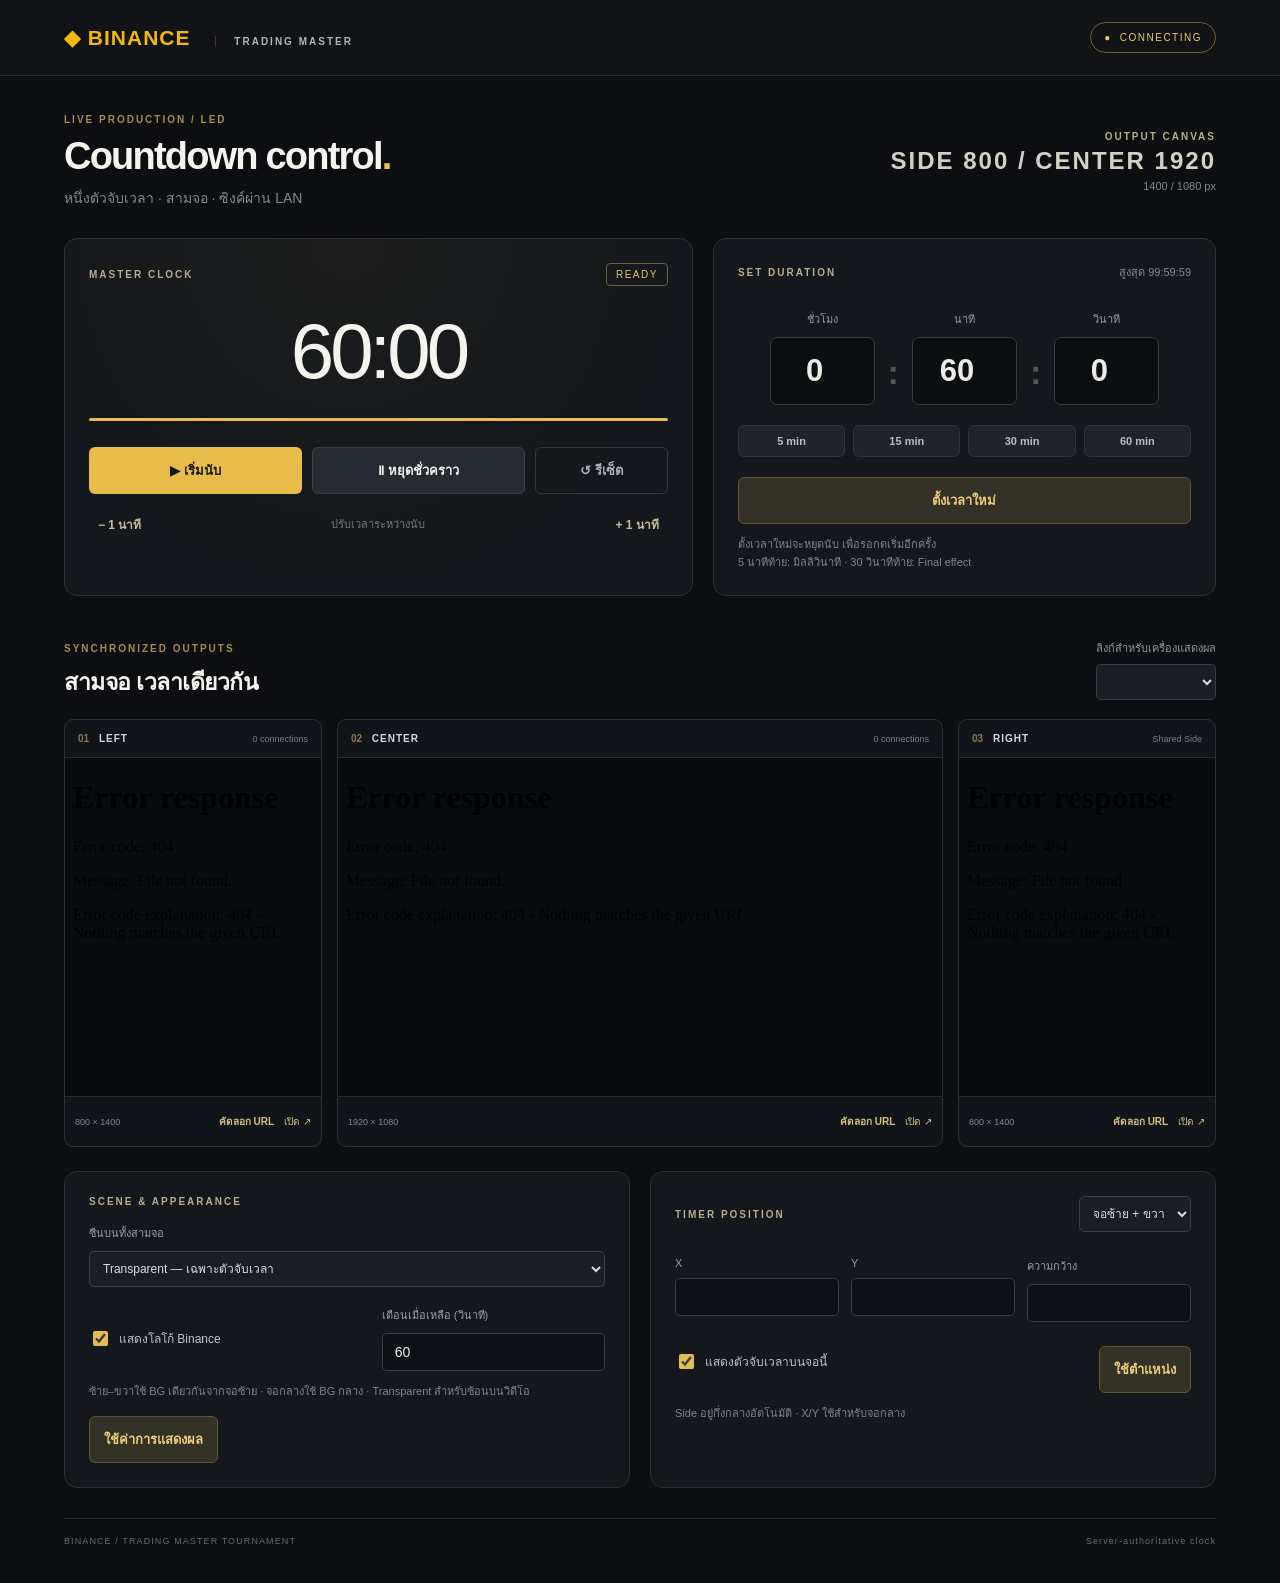
==== countdown-timer/public/control.html @ 24d92e91 "Add countdown timer public/control.html" ====
<!doctype html><html lang="th"><head><meta charset="utf-8"><meta name="viewport" content="width=device-width,initial-scale=1"><title>Binance · Countdown Control</title><link rel="stylesheet" href="control.css"></head><body>
<header><a class="wordmark" href="/">◆ BINANCE <span>TRADING MASTER</span></a><div class="connection" id="connection">CONNECTING</div></header>
<main><div class="intro"><div><p class="eyebrow">LIVE PRODUCTION / LED</p><h1>Countdown control<span>.</span></h1><p class="muted">หนึ่งตัวจับเวลา · สามจอ · ซิงค์ผ่าน LAN</p></div><div class="system"><span class="small-label">OUTPUT CANVAS</span><strong>SIDE 800 / CENTER 1920</strong><span>1400 / 1080 px</span></div></div>
<section class="top-grid"><article class="timer-card panel"><div class="card-heading"><span class="small-label">MASTER CLOCK</span><span id="status" class="status">READY</span></div><div id="master-time">60:00</div><div class="progress"><i id="progress"></i></div><div class="transport"><button id="start" class="primary">▶ เริ่มนับ</button><button id="pause" class="secondary">Ⅱ หยุดชั่วคราว</button><button id="reset" class="quiet">↺ รีเซ็ต</button></div><div class="adjust"><button data-adjust="-60">− 1 นาที</button><span>ปรับเวลาระหว่างนับ</span><button data-adjust="60">+ 1 นาที</button></div></article>
<article class="settings-card panel"><div class="card-heading"><span class="small-label">SET DURATION</span><span class="muted small">สูงสุด 99:59:59</span></div><div class="duration"><label>ชั่วโมง<input id="hours" type="number" min="0" max="99" value="0"></label><b>:</b><label>นาที<input id="minutes" type="number" min="0" max="59" value="60"></label><b>:</b><label>วินาที<input id="seconds" type="number" min="0" max="59" value="0"></label></div><div class="presets"><button data-preset="300">5 min</button><button data-preset="900">15 min</button><button data-preset="1800">30 min</button><button data-preset="3600">60 min</button></div><button class="apply" id="set">ตั้งเวลาใหม่</button><p class="hint">ตั้งเวลาใหม่จะหยุดนับ เพื่อรอกดเริ่มอีกครั้ง<br>5 นาทีท้าย: มิลลิวินาที · 30 วินาทีท้าย: Final effect</p></article></section>
<div role="status" aria-live="polite" id="message"></div>
<section class="outputs"><div class="section-title"><div><p class="eyebrow">SYNCHRONIZED OUTPUTS</p><h2>สามจอ เวลาเดียวกัน</h2></div><div class="host-control"><label for="output-host">ลิงก์สำหรับเครื่องแสดงผล</label><select id="output-host"></select></div></div><div class="screens"><article data-screen="left"><div class="screen-header"><strong>01 <span>LEFT</span></strong><span class="viewer" id="viewer-left">0 connections</span></div><div class="preview-box portrait"><iframe title="Preview left" src="/out/side?preview=1"></iframe></div><div class="screen-footer"><span>800 × 1400</span><div><button data-copy="side">คัดลอก URL</button><a data-open="side" target="_blank" rel="noopener">เปิด ↗</a></div></div></article><article data-screen="center"><div class="screen-header"><strong>02 <span>CENTER</span></strong><span class="viewer" id="viewer-center">0 connections</span></div><div class="preview-box landscape"><iframe title="Preview center" src="/out/center?preview=1"></iframe></div><div class="screen-footer"><span>1920 × 1080</span><div><button data-copy="center">คัดลอก URL</button><a data-open="center" target="_blank" rel="noopener">เปิด ↗</a></div></div></article><article data-screen="right"><div class="screen-header"><strong>03 <span>RIGHT</span></strong><span class="viewer" id="viewer-right">Shared Side</span></div><div class="preview-box portrait"><iframe title="Preview right" src="/out/side?preview=1"></iframe></div><div class="screen-footer"><span>800 × 1400</span><div><button data-copy="side">คัดลอก URL</button><a data-open="side" target="_blank" rel="noopener">เปิด ↗</a></div></div></article></div></section>
<section class="bottom-grid"><article class="panel"><div class="card-heading"><span class="small-label">SCENE & APPEARANCE</span></div><label class="field">ซีนบนทั้งสามจอ<select id="scene-select"><option value="transparent">Transparent — เฉพาะตัวจับเวลา</option></select></label><div class="two-fields"><label class="check"><input id="logo" type="checkbox" checked> แสดงโลโก้ Binance</label><label class="field">เตือนเมื่อเหลือ (วินาที)<input id="warning" type="number" min="0" max="3600" value="60"></label></div><p class="hint">ซ้าย–ขวาใช้ BG เดียวกันจากจอซ้าย · จอกลางใช้ BG กลาง · Transparent สำหรับซ้อนบนวิดีโอ</p><button id="appearance" class="apply">ใช้ค่าการแสดงผล</button></article><article class="panel"><div class="card-heading"><span class="small-label">TIMER POSITION</span><select id="layout-screen"><option value="left">จอซ้าย + ขวา</option><option value="center">จอกลาง</option></select></div><div class="position"><label class="field">X<input type="number" id="pos-x" min="0"></label><label class="field">Y<input type="number" id="pos-y" min="0"></label><label class="field">ความกว้าง<input type="number" id="pos-width" min="120"></label></div><div class="position-bottom"><label class="check"><input id="timer-visible" type="checkbox" checked> แสดงตัวจับเวลาบนจอนี้</label><button class="apply" id="position-save">ใช้ตำแหน่ง</button></div><p class="hint">Side อยู่กึ่งกลางอัตโนมัติ · X/Y ใช้สำหรับจอกลาง</p></article></section>
<footer><span>BINANCE / TRADING MASTER TOURNAMENT</span><span id="sync-info">Server-authoritative clock</span></footer></main><script type="module" src="/control.js"></script></body></html>
---- countdown-timer/public/control.css ----
@font-face{font-family:Display;src:url('/assets/Display.ttf')}*{box-sizing:border-box}body{margin:0;background:#0c0e11;color:#f4f3ee;font-family:Arial,Tahoma,sans-serif;font-size:14px}header{height:76px;display:flex;align-items:center;justify-content:space-between;padding:0 5%;border-bottom:1px solid #292b30;background:#111317}.wordmark{color:#f0b90b;text-decoration:none;font-size:21px;font-weight:800;letter-spacing:1px}.wordmark span{color:#b2b4b8;letter-spacing:2px;font-size:10px;border-left:1px solid #3c3a30;padding-left:18px;margin-left:18px}.connection{font-size:10px;letter-spacing:1.5px;border:1px solid #725f2c;border-radius:20px;padding:9px 13px;color:#edca69}.connection.online{color:#8cc9aa;border-color:#365446}.connection:before{content:'●';margin-right:8px}main{max-width:1510px;margin:auto;padding:38px 5% 20px}.intro{display:flex;justify-content:space-between;align-items:center;margin-bottom:29px}.eyebrow{color:#a28d55;letter-spacing:2px;font-size:10px;font-weight:bold;margin:0 0 10px}h1{font-size:38px;letter-spacing:-1.8px;margin:0 0 9px}h1 span{color:#edc24c}h2{margin:0;font-size:23px;letter-spacing:-.5px}.muted{color:#858991;margin:0}.system{display:flex;flex-direction:column;align-items:flex-end;gap:5px;color:#82868f;font-size:11px}.system strong{font-size:24px;letter-spacing:2px;color:#d4d0c5}.small-label{font-size:10px;letter-spacing:2px;color:#b8ad8c;font-weight:bold}.panel{background:#14171b;border:1px solid #2e3035;border-radius:13px;padding:24px}.top-grid{display:grid;grid-template-columns:1.25fr 1fr;gap:20px}.timer-card{background:radial-gradient(ellipse at 45% 0%,#76602a14,transparent 70%),#14171b}.card-heading{display:flex;justify-content:space-between;align-items:center;margin-bottom:17px}.status{font-size:10px;letter-spacing:1.5px;color:#e2c46f;border:1px solid #675c3d;padding:5px 9px;border-radius:4px}#master-time{font-family:Display,Arial,sans-serif;font-size:78px;line-height:1.1;text-align:center;letter-spacing:-4px;font-variant-numeric:tabular-nums;margin:23px 0}.progress{background:#30302c;border-radius:3px;height:3px;margin-bottom:26px;overflow:hidden}.progress i{display:block;width:100%;height:100%;background:#e7bd49}.transport{display:grid;grid-template-columns:1.2fr 1.2fr .75fr;gap:10px}button{border:1px solid transparent;border-radius:6px;padding:12px 14px;font:700 13px Arial,Tahoma,sans-serif;cursor:pointer;transition:background .15s,color .15s}button:hover{filter:brightness(1.13)}button:disabled{opacity:.35;cursor:default}button:focus-visible,a:focus-visible,input:focus-visible,select:focus-visible{outline:2px solid #e8bf4d;outline-offset:3px}.primary{background:#e8bc48;color:#18160e}.secondary{background:#262a31;color:#f1f1ec;border-color:#3a3e45}.quiet{background:transparent;color:#adb0b6;border-color:#34383f}.adjust{display:flex;justify-content:space-between;align-items:center;margin-top:15px;color:#747982;font-size:11px}.adjust button{background:none;color:#c7bd9d;padding:5px 8px;font-size:12px}.small{font-size:11px}.duration{display:flex;justify-content:center;align-items:end;gap:13px;margin:29px 0 20px}.duration label{font-size:11px;color:#9398a0;display:flex;flex-direction:column;gap:9px;width:25%;max-width:105px;text-align:center}.duration b{font-size:34px;color:#555954;padding-bottom:13px}.duration input{font-size:31px;text-align:center;width:100%;padding:15px 5px;background:#0c0f12;border:1px solid #393b40;border-radius:7px;color:#ecebe5;font-weight:bold;font-variant-numeric:tabular-nums}.presets{display:flex;gap:8px;margin-bottom:20px}.presets button{flex:1;background:#20242a;color:#b9bdc4;padding:9px 5px;font-size:11px;border-color:#30343a}.apply{background:#343127;color:#efce7b;border:1px solid #615335}.settings-card>.apply{width:100%}.hint{font-size:11px;line-height:1.65;color:#7f858e;margin:11px 0 0}#message{min-height:29px;font-size:12px;color:#d6bf7e;padding:8px 0}#message.error{color:#ff988d}.section-title{display:flex;align-items:end;justify-content:space-between;margin:14px 0 19px}.host-control{display:flex;flex-direction:column;gap:7px;color:#91959d;font-size:11px}select,input{font-family:inherit}select{background:#1a1e24;color:#dbdde0;border:1px solid #393e47;border-radius:5px;padding:9px;font-size:12px}.screens{display:grid;grid-template-columns:1fr 2.35fr 1fr;gap:15px}.screens article{min-width:0;border:1px solid #2d3137;border-radius:9px;background:#111419;overflow:hidden}.screen-header{padding:13px 13px;display:flex;align-items:center;justify-content:space-between;gap:5px;font-size:11px}.screen-header strong{color:#8a7850;font-size:10px}.screen-header strong span{color:#d6d8dd;margin-left:7px;letter-spacing:1px}.viewer{font-size:9px;color:#787f88}.viewer.active{color:#82c4a1}.preview-box{height:255px;border-top:1px solid #292d35;border-bottom:1px solid #292d35;background:#080b0e}iframe{border:0;width:100%;height:100%;display:block}.screen-footer{display:flex;justify-content:space-between;align-items:center;padding:12px 10px;gap:5px;font-size:9px;color:#7f8792;flex-wrap:wrap}.screen-footer div{display:flex;gap:9px;align-items:center}.screen-footer button{font-size:10px;padding:4px 0;background:transparent;color:#d4be80}.screen-footer a{color:#d4be80;text-decoration:none;font-size:10px}.bottom-grid{display:grid;grid-template-columns:1fr 1fr;gap:20px;margin-top:24px}.field{display:flex;flex-direction:column;gap:9px;font-size:11px;color:#9a9fa7}.field input{width:100%;background:#0d1014;color:#eee;border:1px solid #393e45;border-radius:5px;padding:10px 12px;font-size:14px}.two-fields{display:grid;grid-template-columns:1.2fr 1fr;align-items:center;gap:25px;margin-top:19px}.check{display:flex;align-items:center;gap:8px;font-size:12px;color:#bfc3c9}.check input{accent-color:#e3bc53;width:15px;height:15px}.bottom-grid .apply{margin-top:16px}.position{display:grid;grid-template-columns:1fr 1fr 1fr;gap:12px;margin-top:25px}.position-bottom{display:flex;align-items:center;justify-content:space-between;margin-top:8px;gap:10px}footer{display:flex;justify-content:space-between;gap:20px;margin-top:30px;padding:17px 0;border-top:1px solid #26292e;color:#656c76;font-size:9px;letter-spacing:1.1px}@media(max-width:1000px){.screens{grid-template-columns:1fr 1.8fr 1fr}.screen-header{flex-direction:column;align-items:flex-start}.transport{grid-template-columns:1fr 1fr}.quiet{grid-column:1/-1}#master-time{font-size:65px}}@media(max-width:720px){main{padding:25px 18px}.top-grid,.bottom-grid{grid-template-columns:1fr}.intro{align-items:flex-start}.system{display:none}h1{font-size:31px}.wordmark span{display:none}.screens{grid-template-columns:1fr}.screen-header{flex-direction:row}.preview-box{height:250px}.section-title{align-items:flex-start;gap:20px;flex-direction:column}.transport{grid-template-columns:1fr 1fr 1fr}.quiet{grid-column:auto}footer{flex-direction:column}.duration label{max-width:110px}.timer-card{padding:22px}}
#master-fraction{font-size:.4em;letter-spacing:0;color:#d7bd7b}.timer-card.final{border-color:#b16c35;background:radial-gradient(ellipse at top,#65241155,transparent 80%),#171519}.timer-card.final #master-time{color:#fff0cb}.timer-card.final .progress i{background:linear-gradient(90deg,#ff674c,#f3c75e)}

/* Shared side output and independent center output */
.screens{grid-template-columns:1fr 2.35fr 1fr}@media(max-width:760px){.screens{grid-template-columns:1fr}}

.preview-box.landscape{aspect-ratio:16/9}

.screens article { display: flex; flex-direction: column; }
.preview-box.landscape { width: 100%; height: auto; aspect-ratio: 1920 / 1080; }
.preview-box.portrait { flex: 1 0 250px; }
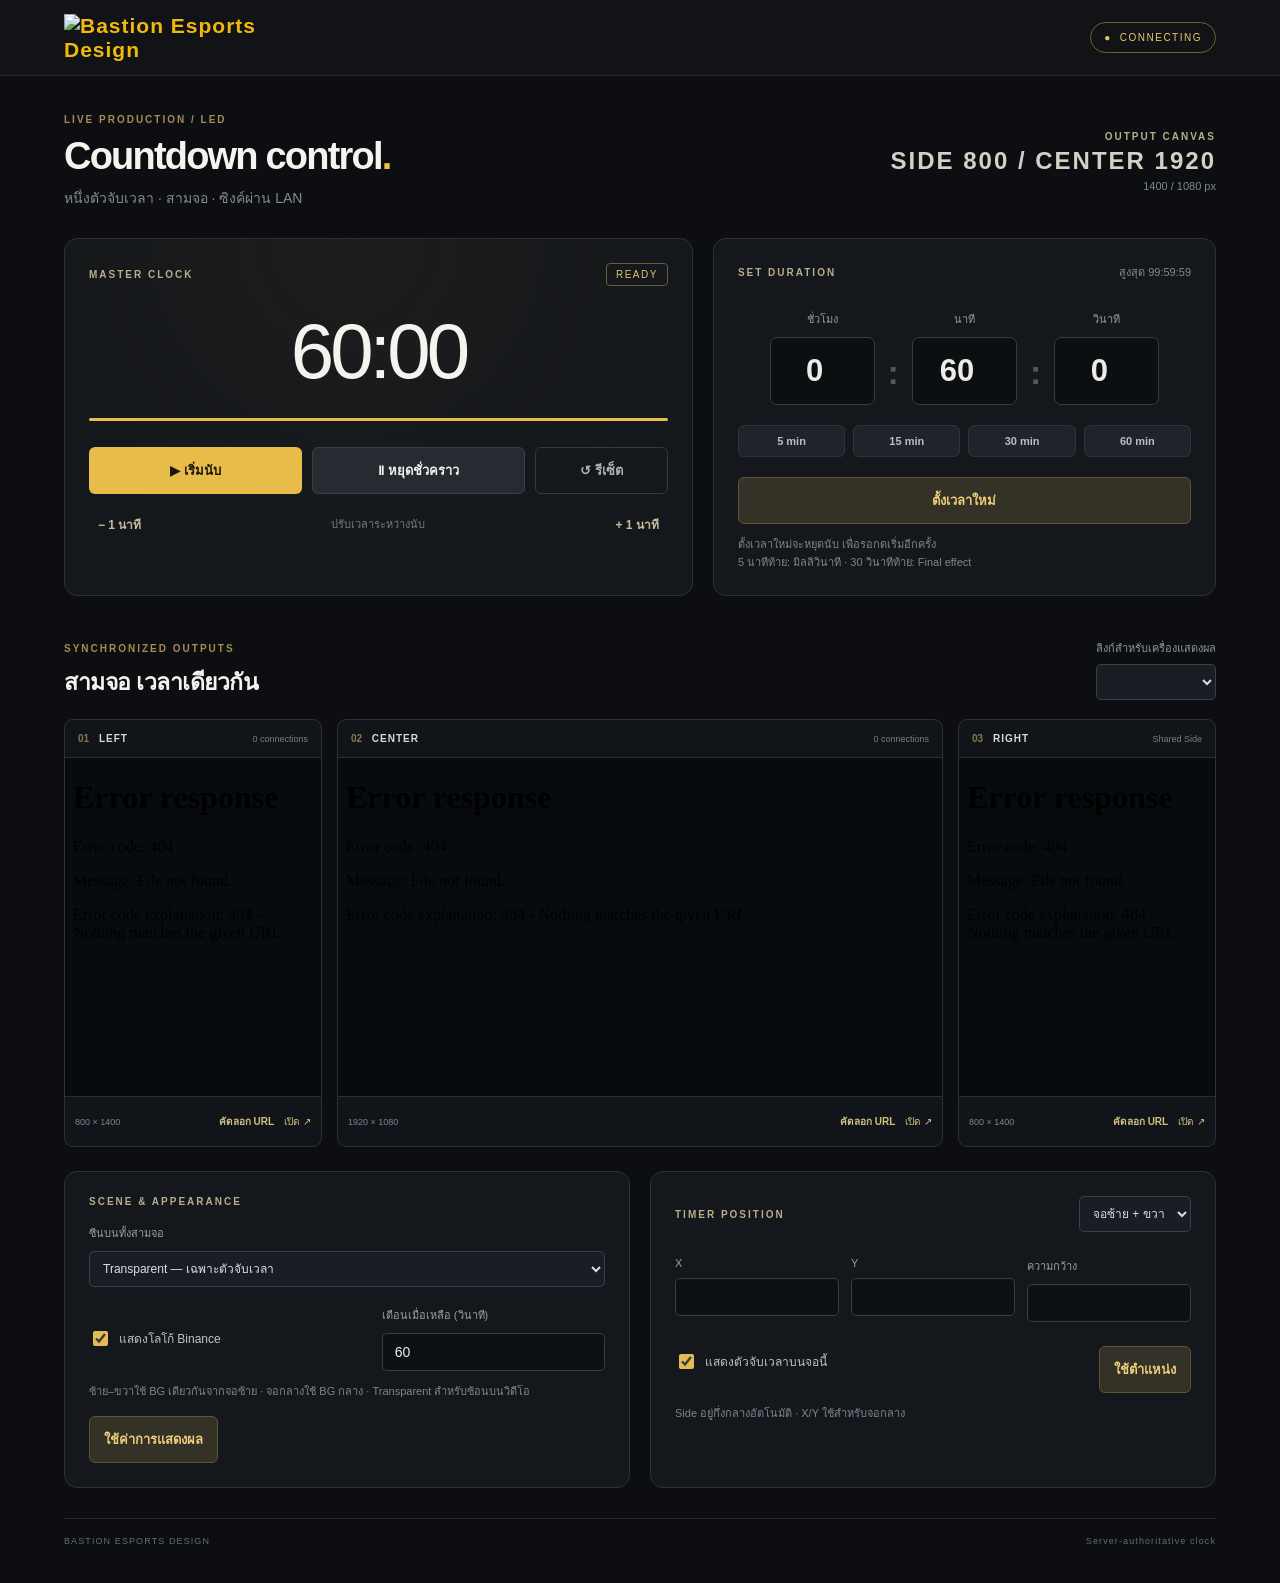
==== commit f56936d7: "Sync latest Bastion LAN countdown" ====
--- a/countdown-timer/public/control.html
+++ b/countdown-timer/public/control.html
@@ -1,10 +1,10 @@
 <!doctype html><html lang="th"><head><meta charset="utf-8"><meta name="viewport" content="width=device-width,initial-scale=1"><title>Binance · Countdown Control</title><link rel="stylesheet" href="control.css"></head><body>
-<header><a class="wordmark" href="/">◆ BINANCE <span>TRADING MASTER</span></a><div class="connection" id="connection">CONNECTING</div></header>
+<header><a class="wordmark" href="/"><img src="/assets/bastion-logo.svg" alt="Bastion Esports Design"></a><div class="connection" id="connection">CONNECTING</div></header>
 <main><div class="intro"><div><p class="eyebrow">LIVE PRODUCTION / LED</p><h1>Countdown control<span>.</span></h1><p class="muted">หนึ่งตัวจับเวลา · สามจอ · ซิงค์ผ่าน LAN</p></div><div class="system"><span class="small-label">OUTPUT CANVAS</span><strong>SIDE 800 / CENTER 1920</strong><span>1400 / 1080 px</span></div></div>
 <section class="top-grid"><article class="timer-card panel"><div class="card-heading"><span class="small-label">MASTER CLOCK</span><span id="status" class="status">READY</span></div><div id="master-time">60:00</div><div class="progress"><i id="progress"></i></div><div class="transport"><button id="start" class="primary">▶ เริ่มนับ</button><button id="pause" class="secondary">Ⅱ หยุดชั่วคราว</button><button id="reset" class="quiet">↺ รีเซ็ต</button></div><div class="adjust"><button data-adjust="-60">− 1 นาที</button><span>ปรับเวลาระหว่างนับ</span><button data-adjust="60">+ 1 นาที</button></div></article>
 <article class="settings-card panel"><div class="card-heading"><span class="small-label">SET DURATION</span><span class="muted small">สูงสุด 99:59:59</span></div><div class="duration"><label>ชั่วโมง<input id="hours" type="number" min="0" max="99" value="0"></label><b>:</b><label>นาที<input id="minutes" type="number" min="0" max="59" value="60"></label><b>:</b><label>วินาที<input id="seconds" type="number" min="0" max="59" value="0"></label></div><div class="presets"><button data-preset="300">5 min</button><button data-preset="900">15 min</button><button data-preset="1800">30 min</button><button data-preset="3600">60 min</button></div><button class="apply" id="set">ตั้งเวลาใหม่</button><p class="hint">ตั้งเวลาใหม่จะหยุดนับ เพื่อรอกดเริ่มอีกครั้ง<br>5 นาทีท้าย: มิลลิวินาที · 30 วินาทีท้าย: Final effect</p></article></section>
 <div role="status" aria-live="polite" id="message"></div>
 <section class="outputs"><div class="section-title"><div><p class="eyebrow">SYNCHRONIZED OUTPUTS</p><h2>สามจอ เวลาเดียวกัน</h2></div><div class="host-control"><label for="output-host">ลิงก์สำหรับเครื่องแสดงผล</label><select id="output-host"></select></div></div><div class="screens"><article data-screen="left"><div class="screen-header"><strong>01 <span>LEFT</span></strong><span class="viewer" id="viewer-left">0 connections</span></div><div class="preview-box portrait"><iframe title="Preview left" src="/out/side?preview=1"></iframe></div><div class="screen-footer"><span>800 × 1400</span><div><button data-copy="side">คัดลอก URL</button><a data-open="side" target="_blank" rel="noopener">เปิด ↗</a></div></div></article><article data-screen="center"><div class="screen-header"><strong>02 <span>CENTER</span></strong><span class="viewer" id="viewer-center">0 connections</span></div><div class="preview-box landscape"><iframe title="Preview center" src="/out/center?preview=1"></iframe></div><div class="screen-footer"><span>1920 × 1080</span><div><button data-copy="center">คัดลอก URL</button><a data-open="center" target="_blank" rel="noopener">เปิด ↗</a></div></div></article><article data-screen="right"><div class="screen-header"><strong>03 <span>RIGHT</span></strong><span class="viewer" id="viewer-right">Shared Side</span></div><div class="preview-box portrait"><iframe title="Preview right" src="/out/side?preview=1"></iframe></div><div class="screen-footer"><span>800 × 1400</span><div><button data-copy="side">คัดลอก URL</button><a data-open="side" target="_blank" rel="noopener">เปิด ↗</a></div></div></article></div></section>
 <section class="bottom-grid"><article class="panel"><div class="card-heading"><span class="small-label">SCENE & APPEARANCE</span></div><label class="field">ซีนบนทั้งสามจอ<select id="scene-select"><option value="transparent">Transparent — เฉพาะตัวจับเวลา</option></select></label><div class="two-fields"><label class="check"><input id="logo" type="checkbox" checked> แสดงโลโก้ Binance</label><label class="field">เตือนเมื่อเหลือ (วินาที)<input id="warning" type="number" min="0" max="3600" value="60"></label></div><p class="hint">ซ้าย–ขวาใช้ BG เดียวกันจากจอซ้าย · จอกลางใช้ BG กลาง · Transparent สำหรับซ้อนบนวิดีโอ</p><button id="appearance" class="apply">ใช้ค่าการแสดงผล</button></article><article class="panel"><div class="card-heading"><span class="small-label">TIMER POSITION</span><select id="layout-screen"><option value="left">จอซ้าย + ขวา</option><option value="center">จอกลาง</option></select></div><div class="position"><label class="field">X<input type="number" id="pos-x" min="0"></label><label class="field">Y<input type="number" id="pos-y" min="0"></label><label class="field">ความกว้าง<input type="number" id="pos-width" min="120"></label></div><div class="position-bottom"><label class="check"><input id="timer-visible" type="checkbox" checked> แสดงตัวจับเวลาบนจอนี้</label><button class="apply" id="position-save">ใช้ตำแหน่ง</button></div><p class="hint">Side อยู่กึ่งกลางอัตโนมัติ · X/Y ใช้สำหรับจอกลาง</p></article></section>
-<footer><span>BINANCE / TRADING MASTER TOURNAMENT</span><span id="sync-info">Server-authoritative clock</span></footer></main><script type="module" src="/control.js"></script></body></html>
+<footer><span>BASTION ESPORTS DESIGN</span><span id="sync-info">Server-authoritative clock</span></footer></main><script type="module" src="/control.js"></script></body></html>
 
--- a/countdown-timer/public/control.css
+++ b/countdown-timer/public/control.css
@@ -9,3 +9,41 @@
 .screens article { display: flex; flex-direction: column; }
 .preview-box.landscape { width: 100%; height: auto; aspect-ratio: 1920 / 1080; }
 .preview-box.portrait { flex: 1 0 250px; }
+/* PIN entry screen */
+.pin-page {
+  min-height: 100vh; margin: 0; padding: 20px; display: grid; place-items: center;
+  background: radial-gradient(ellipse at 50% 15%, #30250c, #14161b 50%, #0b0d10);
+}
+.pin-page .pin-card {
+  width: min(100%, 430px); margin: 0; padding: clamp(22px, 6vw, 38px);
+  border: 1px solid #35302a; border-radius: 20px;
+  background: #181a20; text-align: center; box-shadow: 0 18px 65px #0007;
+}
+.pin-emblem {
+  display: grid; place-items: center; margin: 0 auto 18px; width: 48px; height: 48px;
+  border: 1px solid #f0b90b66; border-radius: 13px; color: #f0b90b; background: #302611;
+}
+.pin-card h1 { margin: 0 0 20px; font-size: clamp(24px, 6vw, 32px); letter-spacing: -.025em; }
+.pin-card label { display: block; margin-bottom: 12px; color: #e8e5df; font-size: 14px; }
+.pin-entry { position: relative; }
+.pin-cells { display: grid; grid-template-columns: repeat(var(--pin-count),minmax(0,1fr)); gap: 7px; }
+.pin-cells span {
+  display: grid; place-items: center; height: 58px; border: 1px solid #41444c;
+  border-radius: 10px; background: #22252d; font-size: 17px; color: #f0b90b;
+}
+.pin-cells .filled { background: #312810; border-color: #8a6816; }
+.pin-entry:focus-within .current,
+.pin-entry:focus-within .pin-cells:not(:has(.current)) span:last-child {
+  border-color: #f0b90b; box-shadow: 0 0 0 2px #f0b90b44;
+}
+.pin-entry input {
+  position: absolute; inset: 0; width: 100%; height: 100%; margin: 0;
+  opacity: 0; cursor: text;
+}
+.pin-error { min-height: 1.4em; margin: 8px 0; color: #ff9f9f; font-size: 13px; }
+.pin-card button { width: 100%; min-height: 46px; }
+
+/* Bastion control branding */
+.wordmark img, .pin-brand img { display: block; width: 100%; height: auto; }
+.wordmark { width: clamp(115px, 22vw, 220px); }
+.pin-brand { width: min(100%, 255px); margin: 0 auto 20px; }
